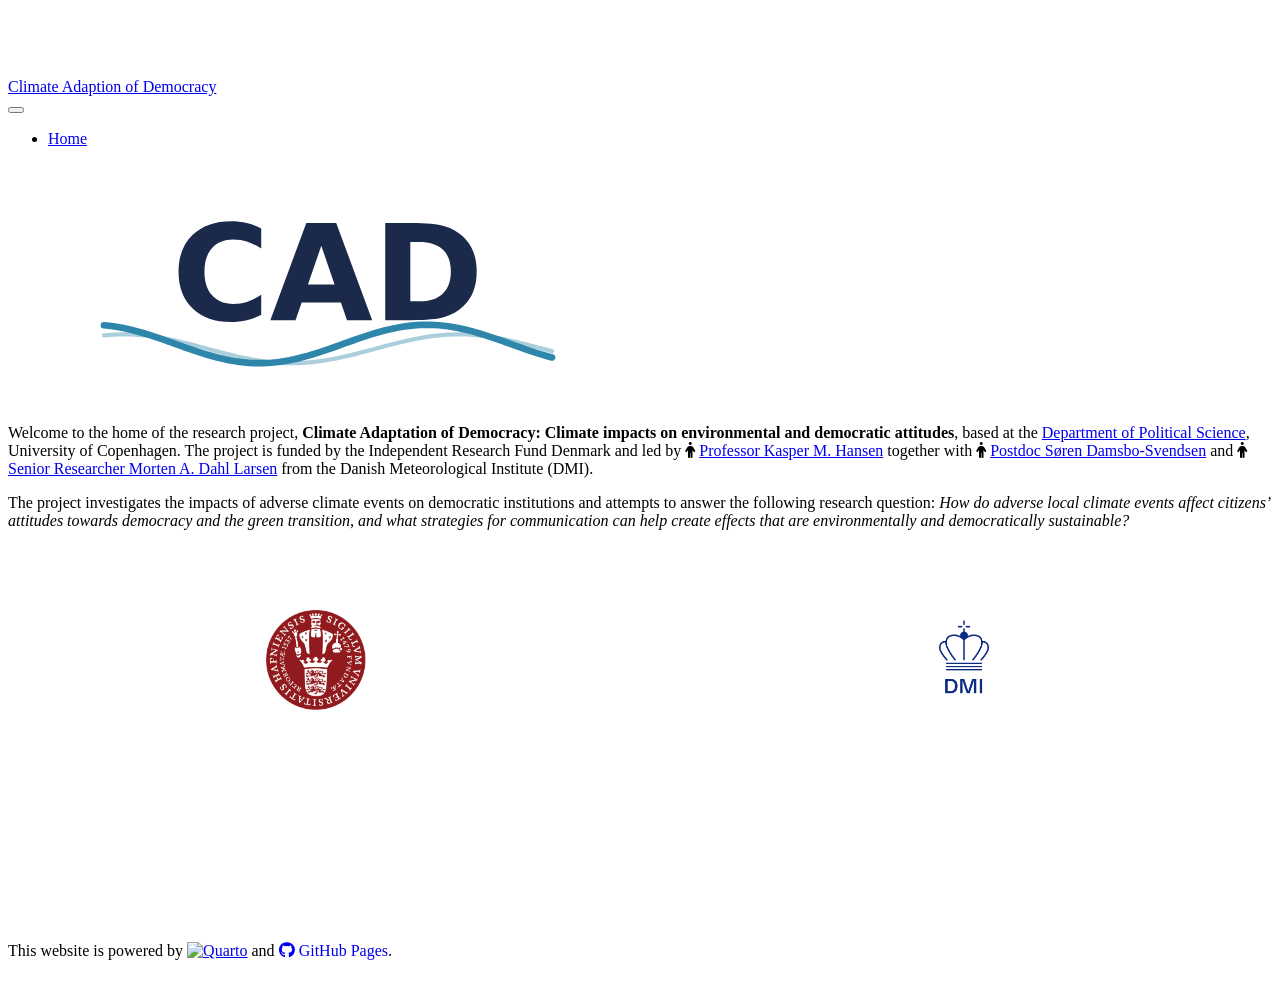
==== docs/index.html @ 7f653e9e "Initial commit: Quarto website for Climate Adaptation of Democracy project Co-Authored-By: Claude So" ====
<!DOCTYPE html>
<html xmlns="http://www.w3.org/1999/xhtml" lang="en" xml:lang="en"><head>

<meta charset="utf-8">
<meta name="generator" content="quarto-1.8.27">

<meta name="viewport" content="width=device-width, initial-scale=1.0, user-scalable=yes">


<title>Climate Adaption of Democracy</title>
<style>
code{white-space: pre-wrap;}
span.smallcaps{font-variant: small-caps;}
div.columns{display: flex; gap: min(4vw, 1.5em);}
div.column{flex: auto; overflow-x: auto;}
div.hanging-indent{margin-left: 1.5em; text-indent: -1.5em;}
ul.task-list{list-style: none;}
ul.task-list li input[type="checkbox"] {
  width: 0.8em;
  margin: 0 0.8em 0.2em -1em; /* quarto-specific, see https://github.com/quarto-dev/quarto-cli/issues/4556 */ 
  vertical-align: middle;
}
</style>


<script src="site_libs/quarto-nav/quarto-nav.js"></script>
<script src="site_libs/quarto-nav/headroom.min.js"></script>
<script src="site_libs/clipboard/clipboard.min.js"></script>
<script src="site_libs/quarto-html/quarto.js" type="module"></script>
<script src="site_libs/quarto-html/tabsets/tabsets.js" type="module"></script>
<script src="site_libs/quarto-html/axe/axe-check.js" type="module"></script>
<script src="site_libs/quarto-html/popper.min.js"></script>
<script src="site_libs/quarto-html/tippy.umd.min.js"></script>
<link href="site_libs/quarto-html/tippy.css" rel="stylesheet">
<link href="site_libs/quarto-html/quarto-syntax-highlighting-ed96de9b727972fe78a7b5d16c58bf87.css" rel="stylesheet" id="quarto-text-highlighting-styles">
<script src="site_libs/bootstrap/bootstrap.min.js"></script>
<link href="site_libs/bootstrap/bootstrap-icons.css" rel="stylesheet">
<link href="site_libs/bootstrap/bootstrap-ff63373b1067ca6f91cf1456aa1f00a2.min.css" rel="stylesheet" append-hash="true" id="quarto-bootstrap" data-mode="light">
<link href="site_libs/quarto-contrib/fontawesome6-6.7.2/all.min.css" rel="stylesheet">
<link href="site_libs/quarto-contrib/fontawesome6-6.7.2/latex-fontsize.css" rel="stylesheet">
<script id="quarto-search-options" type="application/json">{
  "language": {
    "search-no-results-text": "No results",
    "search-matching-documents-text": "matching documents",
    "search-copy-link-title": "Copy link to search",
    "search-hide-matches-text": "Hide additional matches",
    "search-more-match-text": "more match in this document",
    "search-more-matches-text": "more matches in this document",
    "search-clear-button-title": "Clear",
    "search-text-placeholder": "",
    "search-detached-cancel-button-title": "Cancel",
    "search-submit-button-title": "Submit",
    "search-label": "Search"
  }
}</script>


<link rel="stylesheet" href="custom.css">
</head>

<body class="nav-fixed fullcontent quarto-light">

<div id="quarto-search-results"></div>
  <header id="quarto-header" class="headroom fixed-top">
    <nav class="navbar navbar-expand-lg " data-bs-theme="dark">
      <div class="navbar-container container-fluid">
      <div class="navbar-brand-container mx-auto">
    <a class="navbar-brand" href="./index.html">
    <span class="navbar-title">Climate Adaption of Democracy</span>
    </a>
  </div>
          <button class="navbar-toggler" type="button" data-bs-toggle="collapse" data-bs-target="#navbarCollapse" aria-controls="navbarCollapse" role="menu" aria-expanded="false" aria-label="Toggle navigation" onclick="if (window.quartoToggleHeadroom) { window.quartoToggleHeadroom(); }">
  <span class="navbar-toggler-icon"></span>
</button>
          <div class="collapse navbar-collapse" id="navbarCollapse">
            <ul class="navbar-nav navbar-nav-scroll ms-auto">
  <li class="nav-item">
    <a class="nav-link active" href="./index.html" aria-current="page"> 
<span class="menu-text">Home</span></a>
  </li>  
</ul>
          </div> <!-- /navcollapse -->
            <div class="quarto-navbar-tools">
</div>
      </div> <!-- /container-fluid -->
    </nav>
</header>
<!-- content -->
<div id="quarto-content" class="quarto-container page-columns page-rows-contents page-layout-article page-navbar">
<!-- sidebar -->
<!-- margin-sidebar -->
    
<!-- main -->
<div class="quarto-about-jolla">
  <img src="media/cad-logo.svg" class="about-image
  round " style="height: 15em; width: 15em;">
 <header id="title-block-header" class="quarto-title-block"></header><main class="content" id="quarto-document-content">
<p>Welcome to the home of the research project, <strong>Climate Adaptation of Democracy: Climate impacts on environmental and democratic attitudes</strong>, based at the <a href="https://politicalscience.ku.dk/">Department of Political Science</a>, University of Copenhagen. The project is funded by the Independent Research Fund Denmark and led by <i class="fa-solid fa-person" aria-label="person"></i> <a href="https://kaspermhansen.eu">Professor Kasper M. Hansen</a> together with <i class="fa-solid fa-person" aria-label="person"></i> <a href="https://soerendamsbo.github.io">Postdoc Søren Damsbo-Svendsen</a> and <i class="fa-solid fa-person" aria-label="person"></i> <a href="http://research.dmi.dk/staff/all-staff/mla/">Senior Researcher Morten A. Dahl Larsen</a> from the Danish Meteorological Institute (DMI).</p>
<p>The project investigates the impacts of adverse climate events on democratic institutions and attempts to answer the following research question: <em>How do adverse local climate events affect citizens’ attitudes towards democracy and the green transition, and what strategies for communication can help create effects that are environmentally and democratically sustainable?</em></p>
<div style="display: flex; justify-content: space-around; align-items: center; margin-top: 4em; gap: 2em;">
<p><img src="media/ku-logo.png" class="img-fluid" width="100"></p>
<p><img src="media/dmi-logo.png" class="img-fluid" width="100"></p>
</div>


</main>  
</div>
 <!-- /main -->
<script id="quarto-html-after-body" type="application/javascript">
  window.document.addEventListener("DOMContentLoaded", function (event) {
    const isCodeAnnotation = (el) => {
      for (const clz of el.classList) {
        if (clz.startsWith('code-annotation-')) {                     
          return true;
        }
      }
      return false;
    }
    const onCopySuccess = function(e) {
      // button target
      const button = e.trigger;
      // don't keep focus
      button.blur();
      // flash "checked"
      button.classList.add('code-copy-button-checked');
      var currentTitle = button.getAttribute("title");
      button.setAttribute("title", "Copied!");
      let tooltip;
      if (window.bootstrap) {
        button.setAttribute("data-bs-toggle", "tooltip");
        button.setAttribute("data-bs-placement", "left");
        button.setAttribute("data-bs-title", "Copied!");
        tooltip = new bootstrap.Tooltip(button, 
          { trigger: "manual", 
            customClass: "code-copy-button-tooltip",
            offset: [0, -8]});
        tooltip.show();    
      }
      setTimeout(function() {
        if (tooltip) {
          tooltip.hide();
          button.removeAttribute("data-bs-title");
          button.removeAttribute("data-bs-toggle");
          button.removeAttribute("data-bs-placement");
        }
        button.setAttribute("title", currentTitle);
        button.classList.remove('code-copy-button-checked');
      }, 1000);
      // clear code selection
      e.clearSelection();
    }
    const getTextToCopy = function(trigger) {
      const outerScaffold = trigger.parentElement.cloneNode(true);
      const codeEl = outerScaffold.querySelector('code');
      for (const childEl of codeEl.children) {
        if (isCodeAnnotation(childEl)) {
          childEl.remove();
        }
      }
      return codeEl.innerText;
    }
    const clipboard = new window.ClipboardJS('.code-copy-button:not([data-in-quarto-modal])', {
      text: getTextToCopy
    });
    clipboard.on('success', onCopySuccess);
    if (window.document.getElementById('quarto-embedded-source-code-modal')) {
      const clipboardModal = new window.ClipboardJS('.code-copy-button[data-in-quarto-modal]', {
        text: getTextToCopy,
        container: window.document.getElementById('quarto-embedded-source-code-modal')
      });
      clipboardModal.on('success', onCopySuccess);
    }
      var localhostRegex = new RegExp(/^(?:http|https):\/\/localhost\:?[0-9]*\//);
      var mailtoRegex = new RegExp(/^mailto:/);
        var filterRegex = new RegExp("https:\/\/soerendamsbo\.github\.io\/cad");
      var isInternal = (href) => {
          return filterRegex.test(href) || localhostRegex.test(href) || mailtoRegex.test(href);
      }
      // Inspect non-navigation links and adorn them if external
     var links = window.document.querySelectorAll('a[href]:not(.nav-link):not(.navbar-brand):not(.toc-action):not(.sidebar-link):not(.sidebar-item-toggle):not(.pagination-link):not(.no-external):not([aria-hidden]):not(.dropdown-item):not(.quarto-navigation-tool):not(.about-link)');
      for (var i=0; i<links.length; i++) {
        const link = links[i];
        if (!isInternal(link.href)) {
          // undo the damage that might have been done by quarto-nav.js in the case of
          // links that we want to consider external
          if (link.dataset.originalHref !== undefined) {
            link.href = link.dataset.originalHref;
          }
        }
      }
    function tippyHover(el, contentFn, onTriggerFn, onUntriggerFn) {
      const config = {
        allowHTML: true,
        maxWidth: 500,
        delay: 100,
        arrow: false,
        appendTo: function(el) {
            return el.parentElement;
        },
        interactive: true,
        interactiveBorder: 10,
        theme: 'quarto',
        placement: 'bottom-start',
      };
      if (contentFn) {
        config.content = contentFn;
      }
      if (onTriggerFn) {
        config.onTrigger = onTriggerFn;
      }
      if (onUntriggerFn) {
        config.onUntrigger = onUntriggerFn;
      }
      window.tippy(el, config); 
    }
    const noterefs = window.document.querySelectorAll('a[role="doc-noteref"]');
    for (var i=0; i<noterefs.length; i++) {
      const ref = noterefs[i];
      tippyHover(ref, function() {
        // use id or data attribute instead here
        let href = ref.getAttribute('data-footnote-href') || ref.getAttribute('href');
        try { href = new URL(href).hash; } catch {}
        const id = href.replace(/^#\/?/, "");
        const note = window.document.getElementById(id);
        if (note) {
          return note.innerHTML;
        } else {
          return "";
        }
      });
    }
    const xrefs = window.document.querySelectorAll('a.quarto-xref');
    const processXRef = (id, note) => {
      // Strip column container classes
      const stripColumnClz = (el) => {
        el.classList.remove("page-full", "page-columns");
        if (el.children) {
          for (const child of el.children) {
            stripColumnClz(child);
          }
        }
      }
      stripColumnClz(note)
      if (id === null || id.startsWith('sec-')) {
        // Special case sections, only their first couple elements
        const container = document.createElement("div");
        if (note.children && note.children.length > 2) {
          container.appendChild(note.children[0].cloneNode(true));
          for (let i = 1; i < note.children.length; i++) {
            const child = note.children[i];
            if (child.tagName === "P" && child.innerText === "") {
              continue;
            } else {
              container.appendChild(child.cloneNode(true));
              break;
            }
          }
          if (window.Quarto?.typesetMath) {
            window.Quarto.typesetMath(container);
          }
          return container.innerHTML
        } else {
          if (window.Quarto?.typesetMath) {
            window.Quarto.typesetMath(note);
          }
          return note.innerHTML;
        }
      } else {
        // Remove any anchor links if they are present
        const anchorLink = note.querySelector('a.anchorjs-link');
        if (anchorLink) {
          anchorLink.remove();
        }
        if (window.Quarto?.typesetMath) {
          window.Quarto.typesetMath(note);
        }
        if (note.classList.contains("callout")) {
          return note.outerHTML;
        } else {
          return note.innerHTML;
        }
      }
    }
    for (var i=0; i<xrefs.length; i++) {
      const xref = xrefs[i];
      tippyHover(xref, undefined, function(instance) {
        instance.disable();
        let url = xref.getAttribute('href');
        let hash = undefined; 
        if (url.startsWith('#')) {
          hash = url;
        } else {
          try { hash = new URL(url).hash; } catch {}
        }
        if (hash) {
          const id = hash.replace(/^#\/?/, "");
          const note = window.document.getElementById(id);
          if (note !== null) {
            try {
              const html = processXRef(id, note.cloneNode(true));
              instance.setContent(html);
            } finally {
              instance.enable();
              instance.show();
            }
          } else {
            // See if we can fetch this
            fetch(url.split('#')[0])
            .then(res => res.text())
            .then(html => {
              const parser = new DOMParser();
              const htmlDoc = parser.parseFromString(html, "text/html");
              const note = htmlDoc.getElementById(id);
              if (note !== null) {
                const html = processXRef(id, note);
                instance.setContent(html);
              } 
            }).finally(() => {
              instance.enable();
              instance.show();
            });
          }
        } else {
          // See if we can fetch a full url (with no hash to target)
          // This is a special case and we should probably do some content thinning / targeting
          fetch(url)
          .then(res => res.text())
          .then(html => {
            const parser = new DOMParser();
            const htmlDoc = parser.parseFromString(html, "text/html");
            const note = htmlDoc.querySelector('main.content');
            if (note !== null) {
              // This should only happen for chapter cross references
              // (since there is no id in the URL)
              // remove the first header
              if (note.children.length > 0 && note.children[0].tagName === "HEADER") {
                note.children[0].remove();
              }
              const html = processXRef(null, note);
              instance.setContent(html);
            } 
          }).finally(() => {
            instance.enable();
            instance.show();
          });
        }
      }, function(instance) {
      });
    }
        let selectedAnnoteEl;
        const selectorForAnnotation = ( cell, annotation) => {
          let cellAttr = 'data-code-cell="' + cell + '"';
          let lineAttr = 'data-code-annotation="' +  annotation + '"';
          const selector = 'span[' + cellAttr + '][' + lineAttr + ']';
          return selector;
        }
        const selectCodeLines = (annoteEl) => {
          const doc = window.document;
          const targetCell = annoteEl.getAttribute("data-target-cell");
          const targetAnnotation = annoteEl.getAttribute("data-target-annotation");
          const annoteSpan = window.document.querySelector(selectorForAnnotation(targetCell, targetAnnotation));
          const lines = annoteSpan.getAttribute("data-code-lines").split(",");
          const lineIds = lines.map((line) => {
            return targetCell + "-" + line;
          })
          let top = null;
          let height = null;
          let parent = null;
          if (lineIds.length > 0) {
              //compute the position of the single el (top and bottom and make a div)
              const el = window.document.getElementById(lineIds[0]);
              top = el.offsetTop;
              height = el.offsetHeight;
              parent = el.parentElement.parentElement;
            if (lineIds.length > 1) {
              const lastEl = window.document.getElementById(lineIds[lineIds.length - 1]);
              const bottom = lastEl.offsetTop + lastEl.offsetHeight;
              height = bottom - top;
            }
            if (top !== null && height !== null && parent !== null) {
              // cook up a div (if necessary) and position it 
              let div = window.document.getElementById("code-annotation-line-highlight");
              if (div === null) {
                div = window.document.createElement("div");
                div.setAttribute("id", "code-annotation-line-highlight");
                div.style.position = 'absolute';
                parent.appendChild(div);
              }
              div.style.top = top - 2 + "px";
              div.style.height = height + 4 + "px";
              div.style.left = 0;
              let gutterDiv = window.document.getElementById("code-annotation-line-highlight-gutter");
              if (gutterDiv === null) {
                gutterDiv = window.document.createElement("div");
                gutterDiv.setAttribute("id", "code-annotation-line-highlight-gutter");
                gutterDiv.style.position = 'absolute';
                const codeCell = window.document.getElementById(targetCell);
                const gutter = codeCell.querySelector('.code-annotation-gutter');
                gutter.appendChild(gutterDiv);
              }
              gutterDiv.style.top = top - 2 + "px";
              gutterDiv.style.height = height + 4 + "px";
            }
            selectedAnnoteEl = annoteEl;
          }
        };
        const unselectCodeLines = () => {
          const elementsIds = ["code-annotation-line-highlight", "code-annotation-line-highlight-gutter"];
          elementsIds.forEach((elId) => {
            const div = window.document.getElementById(elId);
            if (div) {
              div.remove();
            }
          });
          selectedAnnoteEl = undefined;
        };
          // Handle positioning of the toggle
      window.addEventListener(
        "resize",
        throttle(() => {
          elRect = undefined;
          if (selectedAnnoteEl) {
            selectCodeLines(selectedAnnoteEl);
          }
        }, 10)
      );
      function throttle(fn, ms) {
      let throttle = false;
      let timer;
        return (...args) => {
          if(!throttle) { // first call gets through
              fn.apply(this, args);
              throttle = true;
          } else { // all the others get throttled
              if(timer) clearTimeout(timer); // cancel #2
              timer = setTimeout(() => {
                fn.apply(this, args);
                timer = throttle = false;
              }, ms);
          }
        };
      }
        // Attach click handler to the DT
        const annoteDls = window.document.querySelectorAll('dt[data-target-cell]');
        for (const annoteDlNode of annoteDls) {
          annoteDlNode.addEventListener('click', (event) => {
            const clickedEl = event.target;
            if (clickedEl !== selectedAnnoteEl) {
              unselectCodeLines();
              const activeEl = window.document.querySelector('dt[data-target-cell].code-annotation-active');
              if (activeEl) {
                activeEl.classList.remove('code-annotation-active');
              }
              selectCodeLines(clickedEl);
              clickedEl.classList.add('code-annotation-active');
            } else {
              // Unselect the line
              unselectCodeLines();
              clickedEl.classList.remove('code-annotation-active');
            }
          });
        }
    const findCites = (el) => {
      const parentEl = el.parentElement;
      if (parentEl) {
        const cites = parentEl.dataset.cites;
        if (cites) {
          return {
            el,
            cites: cites.split(' ')
          };
        } else {
          return findCites(el.parentElement)
        }
      } else {
        return undefined;
      }
    };
    var bibliorefs = window.document.querySelectorAll('a[role="doc-biblioref"]');
    for (var i=0; i<bibliorefs.length; i++) {
      const ref = bibliorefs[i];
      const citeInfo = findCites(ref);
      if (citeInfo) {
        tippyHover(citeInfo.el, function() {
          var popup = window.document.createElement('div');
          citeInfo.cites.forEach(function(cite) {
            var citeDiv = window.document.createElement('div');
            citeDiv.classList.add('hanging-indent');
            citeDiv.classList.add('csl-entry');
            var biblioDiv = window.document.getElementById('ref-' + cite);
            if (biblioDiv) {
              citeDiv.innerHTML = biblioDiv.innerHTML;
            }
            popup.appendChild(citeDiv);
          });
          return popup.innerHTML;
        });
      }
    }
  });
  </script>
</div> <!-- /content -->
<footer class="footer">
  <div class="nav-footer">
    <div class="nav-footer-left">
      &nbsp;
    </div>   
    <div class="nav-footer-center">
<p>This website is powered by <a href="https://quarto.org/"><img src="https://quarto.org/quarto.png" height="15" alt="Quarto"></a> and <a alt="GitHub Pages" href="https://pages.github.com" style="text-decoration: none"><i class="fa-brands fa-github" aria-label="github"></i> GitHub Pages</a>.</p>
</div>
    <div class="nav-footer-right">
      &nbsp;
    </div>
  </div>
</footer>




</body></html>
---- docs/site_libs/quarto-html/tippy.css ----
.tippy-box[data-animation=fade][data-state=hidden]{opacity:0}[data-tippy-root]{max-width:calc(100vw - 10px)}.tippy-box{position:relative;background-color:#333;color:#fff;border-radius:4px;font-size:14px;line-height:1.4;white-space:normal;outline:0;transition-property:transform,visibility,opacity}.tippy-box[data-placement^=top]>.tippy-arrow{bottom:0}.tippy-box[data-placement^=top]>.tippy-arrow:before{bottom:-7px;left:0;border-width:8px 8px 0;border-top-color:initial;transform-origin:center top}.tippy-box[data-placement^=bottom]>.tippy-arrow{top:0}.tippy-box[data-placement^=bottom]>.tippy-arrow:before{top:-7px;left:0;border-width:0 8px 8px;border-bottom-color:initial;transform-origin:center bottom}.tippy-box[data-placement^=left]>.tippy-arrow{right:0}.tippy-box[data-placement^=left]>.tippy-arrow:before{border-width:8px 0 8px 8px;border-left-color:initial;right:-7px;transform-origin:center left}.tippy-box[data-placement^=right]>.tippy-arrow{left:0}.tippy-box[data-placement^=right]>.tippy-arrow:before{left:-7px;border-width:8px 8px 8px 0;border-right-color:initial;transform-origin:center right}.tippy-box[data-inertia][data-state=visible]{transition-timing-function:cubic-bezier(.54,1.5,.38,1.11)}.tippy-arrow{width:16px;height:16px;color:#333}.tippy-arrow:before{content:"";position:absolute;border-color:transparent;border-style:solid}.tippy-content{position:relative;padding:5px 9px;z-index:1}
---- docs/site_libs/quarto-html/quarto-syntax-highlighting-ed96de9b727972fe78a7b5d16c58bf87.css ----
/* quarto syntax highlight colors */
:root {
  --quarto-hl-ot-color: #003B4F;
  --quarto-hl-at-color: #657422;
  --quarto-hl-ss-color: #20794D;
  --quarto-hl-an-color: #5E5E5E;
  --quarto-hl-fu-color: #4758AB;
  --quarto-hl-st-color: #20794D;
  --quarto-hl-cf-color: #003B4F;
  --quarto-hl-op-color: #5E5E5E;
  --quarto-hl-er-color: #AD0000;
  --quarto-hl-bn-color: #AD0000;
  --quarto-hl-al-color: #AD0000;
  --quarto-hl-va-color: #111111;
  --quarto-hl-bu-color: inherit;
  --quarto-hl-ex-color: inherit;
  --quarto-hl-pp-color: #AD0000;
  --quarto-hl-in-color: #5E5E5E;
  --quarto-hl-vs-color: #20794D;
  --quarto-hl-wa-color: #5E5E5E;
  --quarto-hl-do-color: #5E5E5E;
  --quarto-hl-im-color: #00769E;
  --quarto-hl-ch-color: #20794D;
  --quarto-hl-dt-color: #AD0000;
  --quarto-hl-fl-color: #AD0000;
  --quarto-hl-co-color: #5E5E5E;
  --quarto-hl-cv-color: #5E5E5E;
  --quarto-hl-cn-color: #8f5902;
  --quarto-hl-sc-color: #5E5E5E;
  --quarto-hl-dv-color: #AD0000;
  --quarto-hl-kw-color: #003B4F;
}

/* other quarto variables */
:root {
  --quarto-font-monospace: SFMono-Regular, Menlo, Monaco, Consolas, "Liberation Mono", "Courier New", monospace;
}

/* syntax highlight based on Pandoc's rules */
pre > code.sourceCode > span {
  color: #003B4F;
}

code.sourceCode > span {
  color: #003B4F;
}

div.sourceCode,
div.sourceCode pre.sourceCode {
  color: #003B4F;
}

/* Normal */
code span {
  color: #003B4F;
}

/* Alert */
code span.al {
  color: #AD0000;
  font-style: inherit;
}

/* Annotation */
code span.an {
  color: #5E5E5E;
  font-style: inherit;
}

/* Attribute */
code span.at {
  color: #657422;
  font-style: inherit;
}

/* BaseN */
code span.bn {
  color: #AD0000;
  font-style: inherit;
}

/* BuiltIn */
code span.bu {
  font-style: inherit;
}

/* ControlFlow */
code span.cf {
  color: #003B4F;
  font-weight: bold;
  font-style: inherit;
}

/* Char */
code span.ch {
  color: #20794D;
  font-style: inherit;
}

/* Constant */
code span.cn {
  color: #8f5902;
  font-style: inherit;
}

/* Comment */
code span.co {
  color: #5E5E5E;
  font-style: inherit;
}

/* CommentVar */
code span.cv {
  color: #5E5E5E;
  font-style: italic;
}

/* Documentation */
code span.do {
  color: #5E5E5E;
  font-style: italic;
}

/* DataType */
code span.dt {
  color: #AD0000;
  font-style: inherit;
}

/* DecVal */
code span.dv {
  color: #AD0000;
  font-style: inherit;
}

/* Error */
code span.er {
  color: #AD0000;
  font-style: inherit;
}

/* Extension */
code span.ex {
  font-style: inherit;
}

/* Float */
code span.fl {
  color: #AD0000;
  font-style: inherit;
}

/* Function */
code span.fu {
  color: #4758AB;
  font-style: inherit;
}

/* Import */
code span.im {
  color: #00769E;
  font-style: inherit;
}

/* Information */
code span.in {
  color: #5E5E5E;
  font-style: inherit;
}

/* Keyword */
code span.kw {
  color: #003B4F;
  font-weight: bold;
  font-style: inherit;
}

/* Operator */
code span.op {
  color: #5E5E5E;
  font-style: inherit;
}

/* Other */
code span.ot {
  color: #003B4F;
  font-style: inherit;
}

/* Preprocessor */
code span.pp {
  color: #AD0000;
  font-style: inherit;
}

/* SpecialChar */
code span.sc {
  color: #5E5E5E;
  font-style: inherit;
}

/* SpecialString */
code span.ss {
  color: #20794D;
  font-style: inherit;
}

/* String */
code span.st {
  color: #20794D;
  font-style: inherit;
}

/* Variable */
code span.va {
  color: #111111;
  font-style: inherit;
}

/* VerbatimString */
code span.vs {
  color: #20794D;
  font-style: inherit;
}

/* Warning */
code span.wa {
  color: #5E5E5E;
  font-style: italic;
}

.prevent-inlining {
  content: "</";
}

/*# sourceMappingURL=0920dd6d7437995b8cdf7429764427b1.css.map */
---- docs/site_libs/quarto-contrib/fontawesome6-6.7.2/latex-fontsize.css ----
.fa-tiny {
  font-size: 0.5em;
}
.fa-scriptsize {
  font-size: 0.7em;
}
.fa-footnotesize {
  font-size: 0.8em;
}
.fa-small {
  font-size: 0.9em;
}
.fa-normalsize {
  font-size: 1em;
}
.fa-large {
  font-size: 1.2em;
}
.fa-Large {
  font-size: 1.5em;
}
.fa-LARGE {
  font-size: 1.75em;
}
.fa-huge {
  font-size: 2em;
}
.fa-Huge {
  font-size: 2.5em;
}
---- docs/custom.css ----
.about-image.round {
  border-radius: 0 !important;
  width: auto !important;
  max-width: 100% !important;
  height: auto !important;
  max-height: 15em !important;
}
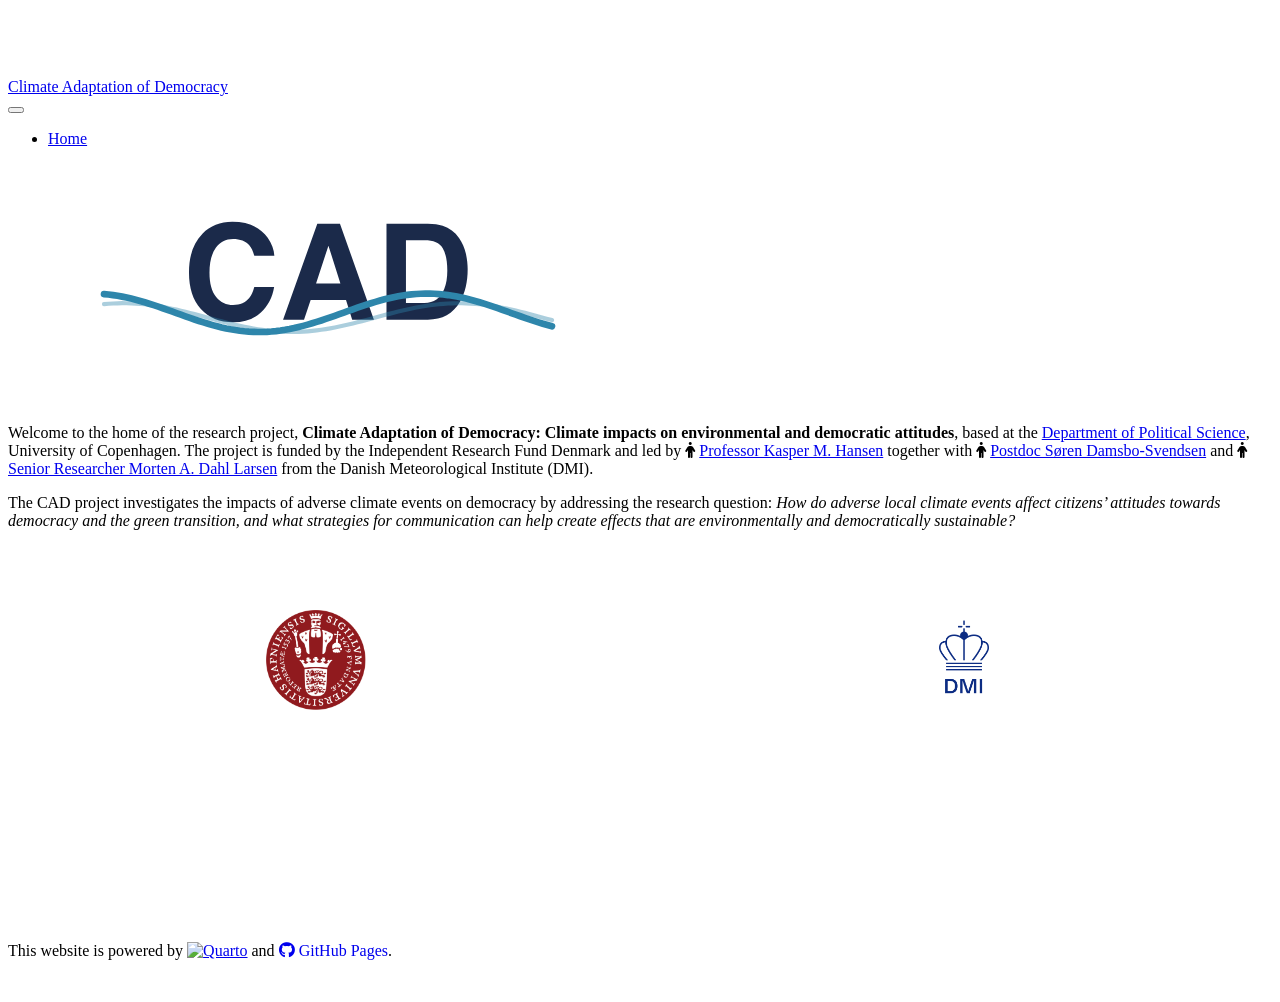
==== commit bd986c83: "fixed title and logo" ====
--- a/docs/index.html
+++ b/docs/index.html
@@ -7,7 +7,7 @@
 <meta name="viewport" content="width=device-width, initial-scale=1.0, user-scalable=yes">
 
 
-<title>Climate Adaption of Democracy</title>
+<title>Climate Adaptation of Democracy</title>
 <style>
 code{white-space: pre-wrap;}
 span.smallcaps{font-variant: small-caps;}
@@ -66,7 +66,7 @@
       <div class="navbar-container container-fluid">
       <div class="navbar-brand-container mx-auto">
     <a class="navbar-brand" href="./index.html">
-    <span class="navbar-title">Climate Adaption of Democracy</span>
+    <span class="navbar-title">Climate Adaptation of Democracy</span>
     </a>
   </div>
           <button class="navbar-toggler" type="button" data-bs-toggle="collapse" data-bs-target="#navbarCollapse" aria-controls="navbarCollapse" role="menu" aria-expanded="false" aria-label="Toggle navigation" onclick="if (window.quartoToggleHeadroom) { window.quartoToggleHeadroom(); }">
@@ -96,7 +96,7 @@
   round " style="height: 15em; width: 15em;">
  <header id="title-block-header" class="quarto-title-block"></header><main class="content" id="quarto-document-content">
 <p>Welcome to the home of the research project, <strong>Climate Adaptation of Democracy: Climate impacts on environmental and democratic attitudes</strong>, based at the <a href="https://politicalscience.ku.dk/">Department of Political Science</a>, University of Copenhagen. The project is funded by the Independent Research Fund Denmark and led by <i class="fa-solid fa-person" aria-label="person"></i> <a href="https://kaspermhansen.eu">Professor Kasper M. Hansen</a> together with <i class="fa-solid fa-person" aria-label="person"></i> <a href="https://soerendamsbo.github.io">Postdoc Søren Damsbo-Svendsen</a> and <i class="fa-solid fa-person" aria-label="person"></i> <a href="http://research.dmi.dk/staff/all-staff/mla/">Senior Researcher Morten A. Dahl Larsen</a> from the Danish Meteorological Institute (DMI).</p>
-<p>The project investigates the impacts of adverse climate events on democratic institutions and attempts to answer the following research question: <em>How do adverse local climate events affect citizens’ attitudes towards democracy and the green transition, and what strategies for communication can help create effects that are environmentally and democratically sustainable?</em></p>
+<p>The CAD project investigates the impacts of adverse climate events on democracy by addressing the research question: <em>How do adverse local climate events affect citizens’ attitudes towards democracy and the green transition, and what strategies for communication can help create effects that are environmentally and democratically sustainable?</em></p>
 <div style="display: flex; justify-content: space-around; align-items: center; margin-top: 4em; gap: 2em;">
 <p><img src="media/ku-logo.png" class="img-fluid" width="100"></p>
 <p><img src="media/dmi-logo.png" class="img-fluid" width="100"></p>
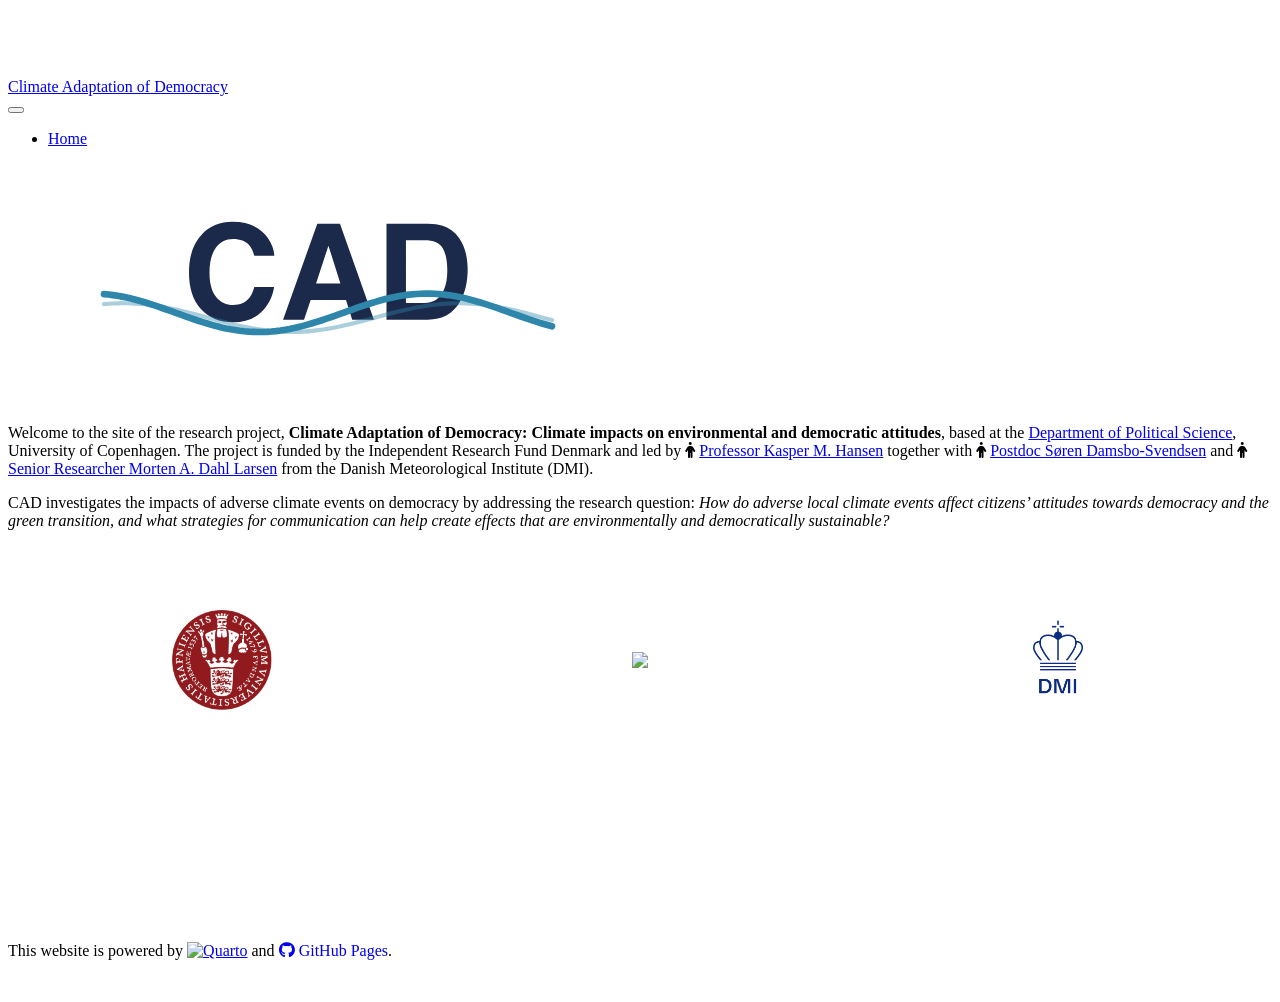
==== commit 221262f2: "added dff logo" ====
--- a/docs/index.html
+++ b/docs/index.html
@@ -95,10 +95,11 @@
   <img src="media/cad-logo.svg" class="about-image
   round " style="height: 15em; width: 15em;">
  <header id="title-block-header" class="quarto-title-block"></header><main class="content" id="quarto-document-content">
-<p>Welcome to the home of the research project, <strong>Climate Adaptation of Democracy: Climate impacts on environmental and democratic attitudes</strong>, based at the <a href="https://politicalscience.ku.dk/">Department of Political Science</a>, University of Copenhagen. The project is funded by the Independent Research Fund Denmark and led by <i class="fa-solid fa-person" aria-label="person"></i> <a href="https://kaspermhansen.eu">Professor Kasper M. Hansen</a> together with <i class="fa-solid fa-person" aria-label="person"></i> <a href="https://soerendamsbo.github.io">Postdoc Søren Damsbo-Svendsen</a> and <i class="fa-solid fa-person" aria-label="person"></i> <a href="http://research.dmi.dk/staff/all-staff/mla/">Senior Researcher Morten A. Dahl Larsen</a> from the Danish Meteorological Institute (DMI).</p>
-<p>The CAD project investigates the impacts of adverse climate events on democracy by addressing the research question: <em>How do adverse local climate events affect citizens’ attitudes towards democracy and the green transition, and what strategies for communication can help create effects that are environmentally and democratically sustainable?</em></p>
+<p>Welcome to the site of the research project, <strong>Climate Adaptation of Democracy: Climate impacts on environmental and democratic attitudes</strong>, based at the <a href="https://politicalscience.ku.dk/">Department of Political Science</a>, University of Copenhagen. The project is funded by the Independent Research Fund Denmark and led by <i class="fa-solid fa-person" aria-label="person"></i> <a href="https://kaspermhansen.eu">Professor Kasper M. Hansen</a> together with <i class="fa-solid fa-person" aria-label="person"></i> <a href="https://soerendamsbo.github.io">Postdoc Søren Damsbo-Svendsen</a> and <i class="fa-solid fa-person" aria-label="person"></i> <a href="http://research.dmi.dk/staff/all-staff/mla/">Senior Researcher Morten A. Dahl Larsen</a> from the Danish Meteorological Institute (DMI).</p>
+<p>CAD investigates the impacts of adverse climate events on democracy by addressing the research question: <em>How do adverse local climate events affect citizens’ attitudes towards democracy and the green transition, and what strategies for communication can help create effects that are environmentally and democratically sustainable?</em></p>
 <div style="display: flex; justify-content: space-around; align-items: center; margin-top: 4em; gap: 2em;">
 <p><img src="media/ku-logo.png" class="img-fluid" width="100"></p>
+<p><img src="https://dff.dk/media/rbihpmen/b0775090-618d-42f6-abb2-3588e1240044.png" class="img-fluid" width="100"></p>
 <p><img src="media/dmi-logo.png" class="img-fluid" width="100"></p>
 </div>
 
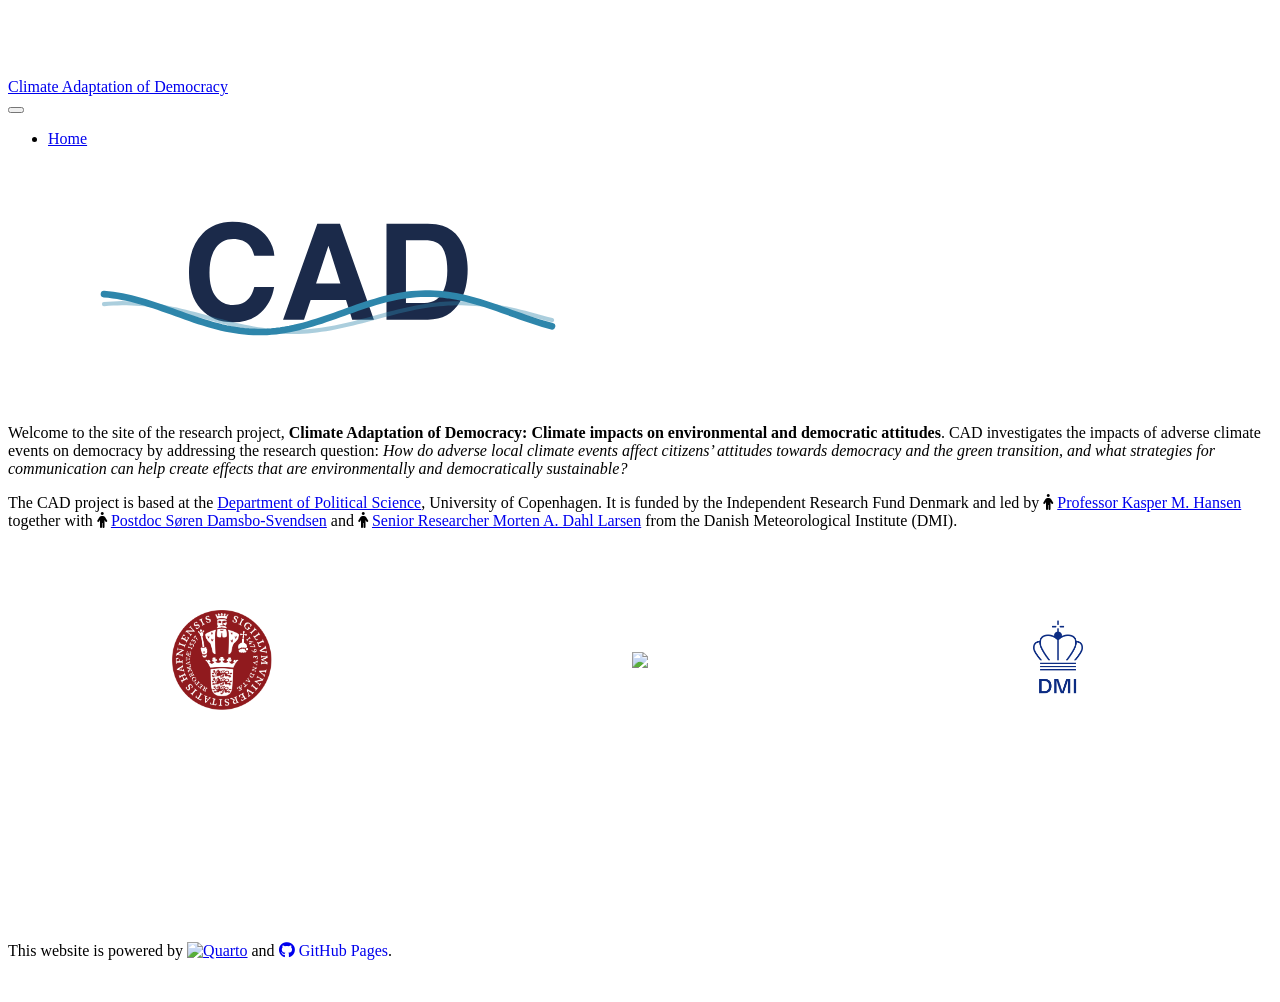
==== commit 65c88dd2: "small change" ====
--- a/docs/index.html
+++ b/docs/index.html
@@ -95,8 +95,8 @@
   <img src="media/cad-logo.svg" class="about-image
   round " style="height: 15em; width: 15em;">
  <header id="title-block-header" class="quarto-title-block"></header><main class="content" id="quarto-document-content">
-<p>Welcome to the site of the research project, <strong>Climate Adaptation of Democracy: Climate impacts on environmental and democratic attitudes</strong>, based at the <a href="https://politicalscience.ku.dk/">Department of Political Science</a>, University of Copenhagen. The project is funded by the Independent Research Fund Denmark and led by <i class="fa-solid fa-person" aria-label="person"></i> <a href="https://kaspermhansen.eu">Professor Kasper M. Hansen</a> together with <i class="fa-solid fa-person" aria-label="person"></i> <a href="https://soerendamsbo.github.io">Postdoc Søren Damsbo-Svendsen</a> and <i class="fa-solid fa-person" aria-label="person"></i> <a href="http://research.dmi.dk/staff/all-staff/mla/">Senior Researcher Morten A. Dahl Larsen</a> from the Danish Meteorological Institute (DMI).</p>
-<p>CAD investigates the impacts of adverse climate events on democracy by addressing the research question: <em>How do adverse local climate events affect citizens’ attitudes towards democracy and the green transition, and what strategies for communication can help create effects that are environmentally and democratically sustainable?</em></p>
+<p>Welcome to the site of the research project, <strong>Climate Adaptation of Democracy: Climate impacts on environmental and democratic attitudes</strong>. CAD investigates the impacts of adverse climate events on democracy by addressing the research question: <em>How do adverse local climate events affect citizens’ attitudes towards democracy and the green transition, and what strategies for communication can help create effects that are environmentally and democratically sustainable?</em></p>
+<p>The CAD project is based at the <a href="https://politicalscience.ku.dk/">Department of Political Science</a>, University of Copenhagen. It is funded by the Independent Research Fund Denmark and led by <i class="fa-solid fa-person" aria-label="person"></i> <a href="https://kaspermhansen.eu">Professor Kasper M. Hansen</a> together with <i class="fa-solid fa-person" aria-label="person"></i> <a href="https://soerendamsbo.github.io">Postdoc Søren Damsbo-Svendsen</a> and <i class="fa-solid fa-person" aria-label="person"></i> <a href="http://research.dmi.dk/staff/all-staff/mla/">Senior Researcher Morten A. Dahl Larsen</a> from the Danish Meteorological Institute (DMI).</p>
 <div style="display: flex; justify-content: space-around; align-items: center; margin-top: 4em; gap: 2em;">
 <p><img src="media/ku-logo.png" class="img-fluid" width="100"></p>
 <p><img src="https://dff.dk/media/rbihpmen/b0775090-618d-42f6-abb2-3588e1240044.png" class="img-fluid" width="100"></p>
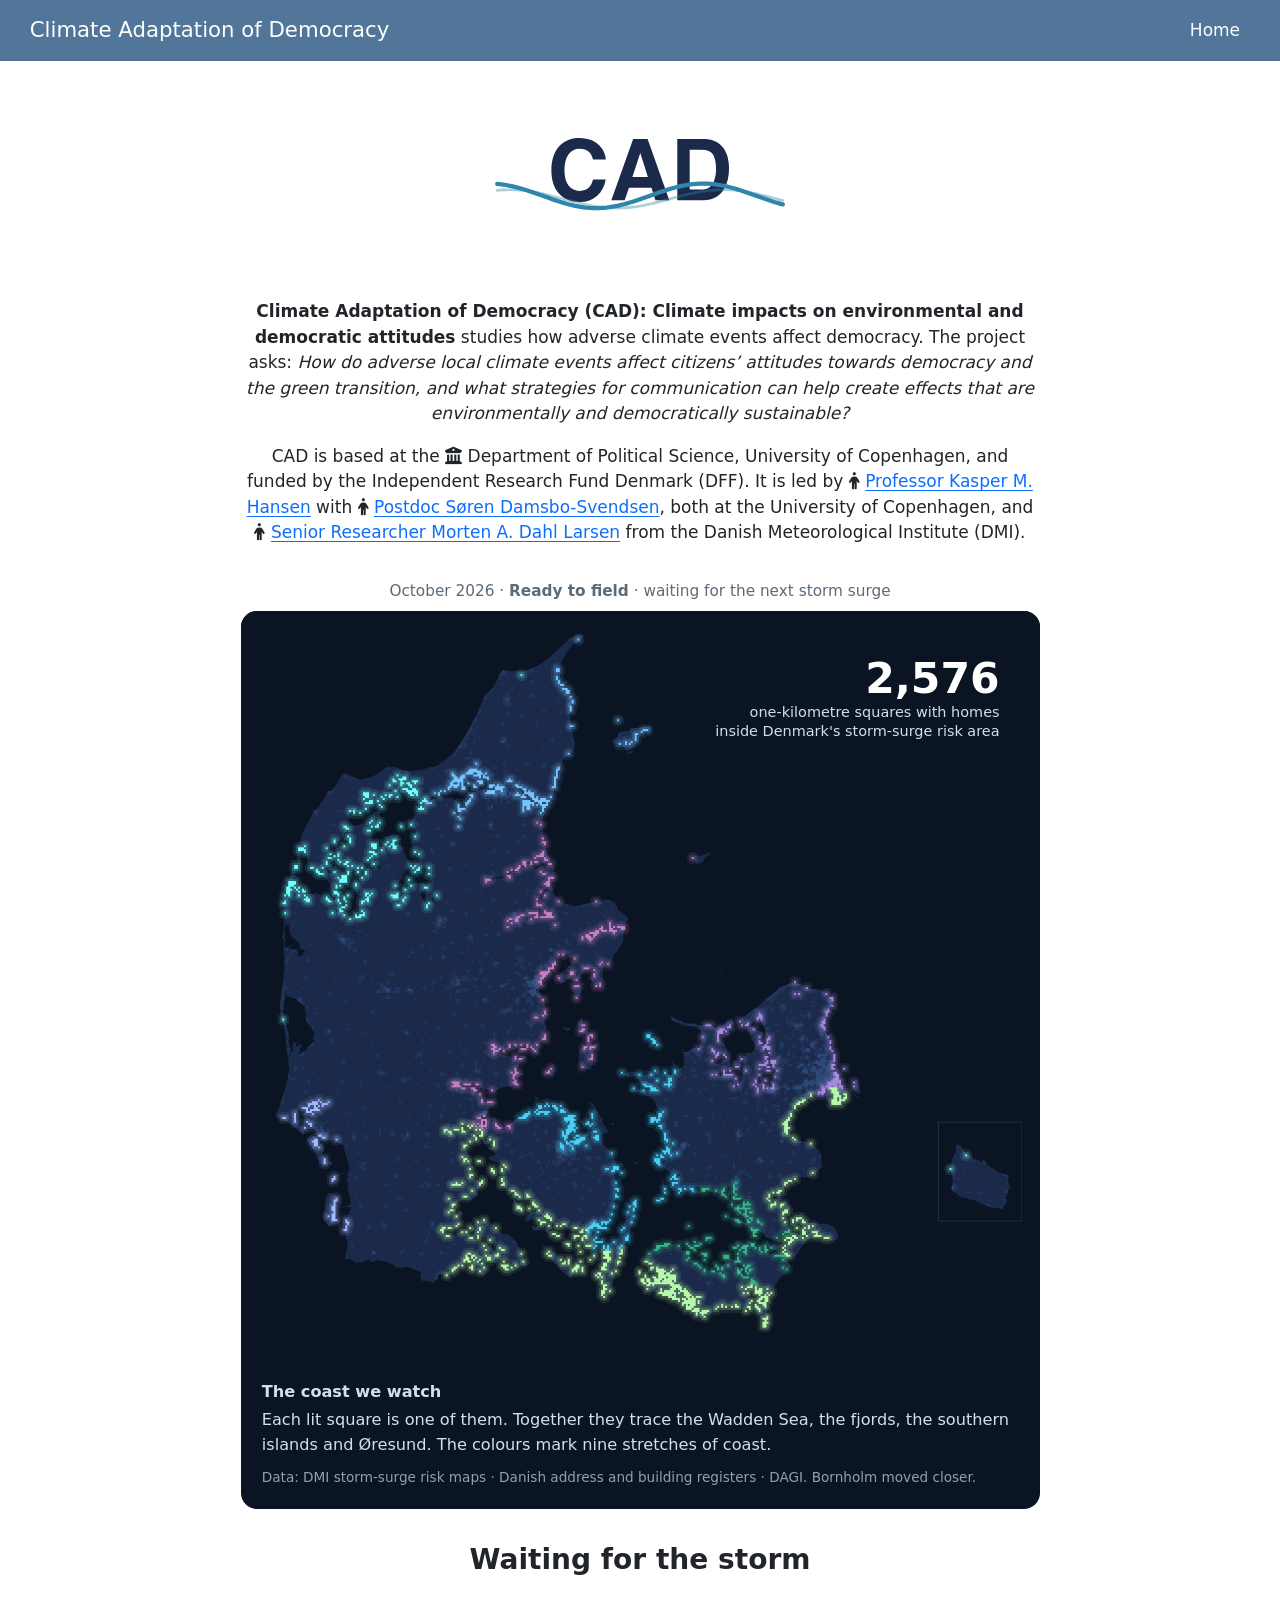
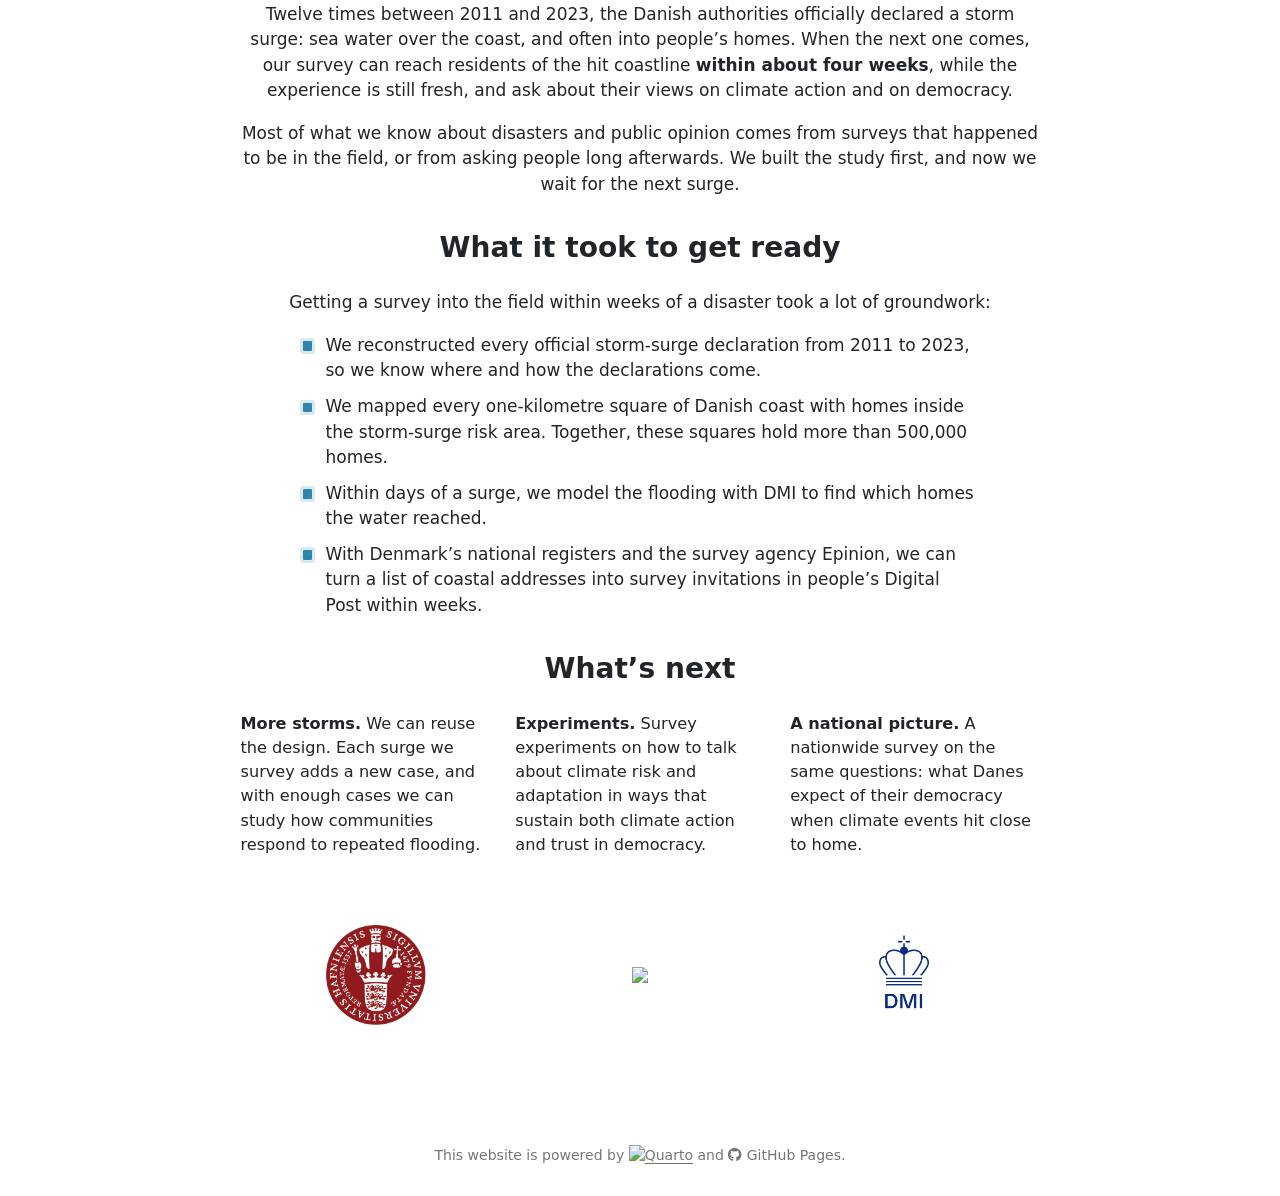
==== commit 71df52ec: "Add storm-surge readiness update and coast map to project page - Status line, coast map with overlay" ====
--- a/docs/index.html
+++ b/docs/index.html
@@ -35,7 +35,7 @@
 <link href="site_libs/quarto-html/quarto-syntax-highlighting-ed96de9b727972fe78a7b5d16c58bf87.css" rel="stylesheet" id="quarto-text-highlighting-styles">
 <script src="site_libs/bootstrap/bootstrap.min.js"></script>
 <link href="site_libs/bootstrap/bootstrap-icons.css" rel="stylesheet">
-<link href="site_libs/bootstrap/bootstrap-ff63373b1067ca6f91cf1456aa1f00a2.min.css" rel="stylesheet" append-hash="true" id="quarto-bootstrap" data-mode="light">
+<link href="site_libs/bootstrap/bootstrap-6918ca9ef515a2b442de035d0d810e26.min.css" rel="stylesheet" append-hash="true" id="quarto-bootstrap" data-mode="light">
 <link href="site_libs/quarto-contrib/fontawesome6-6.7.2/all.min.css" rel="stylesheet">
 <link href="site_libs/quarto-contrib/fontawesome6-6.7.2/latex-fontsize.css" rel="stylesheet">
 <script id="quarto-search-options" type="application/json">{
@@ -95,8 +95,53 @@
   <img src="media/cad-logo.svg" class="about-image
   round " style="height: 15em; width: 15em;">
  <header id="title-block-header" class="quarto-title-block"></header><main class="content" id="quarto-document-content">
-<p>Welcome to the site of the research project, <strong>Climate Adaptation of Democracy: Climate impacts on environmental and democratic attitudes</strong>. CAD investigates the impacts of adverse climate events on democracy by addressing the research question: <em>How do adverse local climate events affect citizens’ attitudes towards democracy and the green transition, and what strategies for communication can help create effects that are environmentally and democratically sustainable?</em></p>
-<p>The CAD project is based at the <a href="https://politicalscience.ku.dk/">Department of Political Science</a>, University of Copenhagen. It is funded by the Independent Research Fund Denmark and led by <i class="fa-solid fa-person" aria-label="person"></i> <a href="https://kaspermhansen.eu">Professor Kasper M. Hansen</a> together with <i class="fa-solid fa-person" aria-label="person"></i> <a href="https://soerendamsbo.github.io">Postdoc Søren Damsbo-Svendsen</a> and <i class="fa-solid fa-person" aria-label="person"></i> <a href="http://research.dmi.dk/staff/all-staff/mla/">Senior Researcher Morten A. Dahl Larsen</a> from the Danish Meteorological Institute (DMI).</p>
+<p><strong>Climate Adaptation of Democracy (CAD): Climate impacts on environmental and democratic attitudes</strong> studies how adverse climate events affect democracy. The project asks: <em>How do adverse local climate events affect citizens’ attitudes towards democracy and the green transition, and what strategies for communication can help create effects that are environmentally and democratically sustainable?</em></p>
+<p>CAD is based at the <i class="fa-solid fa-building-columns" aria-label="building-columns"></i> Department of Political Science, University of Copenhagen, and funded by the Independent Research Fund Denmark (DFF). It is led by <i class="fa-solid fa-person" aria-label="person"></i> <a href="https://kaspermhansen.eu">Professor Kasper M. Hansen</a> with <i class="fa-solid fa-person" aria-label="person"></i> <a href="https://soerendamsbo.github.io">Postdoc Søren Damsbo-Svendsen</a>, both at the University of Copenhagen, and <i class="fa-solid fa-person" aria-label="person"></i> <a href="http://research.dmi.dk/staff/all-staff/mla/">Senior Researcher Morten A. Dahl Larsen</a> from the Danish Meteorological Institute (DMI).</p>
+<div class="cad-status">
+<p>October&nbsp;2026 · <strong>Ready to field</strong> · waiting for the next storm surge</p>
+</div>
+<figure class="frame-map figure">
+  <div class="fm-stat">
+    <span class="fm-n">2,576</span>
+    one-kilometre squares with homes inside Denmark's storm-surge risk area
+  </div>
+  <img src="media/map-frame.png" width="1520" height="1438" loading="lazy" alt="Map of Denmark on a dark background. Strings of small glowing squares in nine colours trace much of the coast: the Wadden Sea, the Limfjord, the east Jutland fjords, the southern islands and Øresund. Each is a one-kilometre square with homes inside the storm-surge risk area." class="figure-img">
+  <figcaption>
+    <div class="fm-kicker">The coast we watch</div>
+    <p>Each lit square is one of them. Together they trace the Wadden Sea, the fjords, the southern islands and Øresund. The colours mark nine stretches of coast.</p>
+    <p class="fm-source">Data: DMI storm-surge risk maps · Danish address and building registers · DAGI. Bornholm moved closer.</p>
+  </figcaption>
+</figure>
+<section id="waiting-for-the-storm" class="level2">
+<h2 data-anchor-id="waiting-for-the-storm">Waiting for the storm</h2>
+<p>Twelve times between 2011 and 2023, the Danish authorities officially declared a storm surge: sea water over the coast, and often into people’s homes. When the next one comes, our survey can reach residents of the hit coastline <strong>within about four weeks</strong>, while the experience is still fresh, and ask about their views on climate action and on democracy.</p>
+<p>Most of what we know about disasters and public opinion comes from surveys that happened to be in the field, or from asking people long afterwards. We built the study first, and now we wait for the next surge.</p>
+</section>
+<section id="what-it-took-to-get-ready" class="level2">
+<h2 data-anchor-id="what-it-took-to-get-ready">What it took to get ready</h2>
+<p>Getting a survey into the field within weeks of a disaster took a lot of groundwork:</p>
+<div class="cad-steps">
+<ul>
+<li>We reconstructed every official storm-surge declaration from 2011 to 2023, so we know where and how the declarations come.</li>
+<li>We mapped every one-kilometre square of Danish coast with homes inside the storm-surge risk area. Together, these squares hold more than 500,000 homes.</li>
+<li>Within days of a surge, we model the flooding with DMI to find which homes the water reached.</li>
+<li>With Denmark’s national registers and the survey agency Epinion, we can turn a list of coastal addresses into survey invitations in people’s Digital Post within weeks.</li>
+</ul>
+</div>
+</section>
+<section id="whats-next" class="level2">
+<h2 data-anchor-id="whats-next">What’s next</h2>
+<div class="cad-next">
+<div class="cad-next-item">
+<p><strong>More storms.</strong> We can reuse the design. Each surge we survey adds a new case, and with enough cases we can study how communities respond to repeated flooding.</p>
+</div>
+<div class="cad-next-item">
+<p><strong>Experiments.</strong> Survey experiments on how to talk about climate risk and adaptation in ways that sustain both climate action and trust in democracy.</p>
+</div>
+<div class="cad-next-item">
+<p><strong>A national picture.</strong> A nationwide survey on the same questions: what Danes expect of their democracy when climate events hit close to home.</p>
+</div>
+</div>
 <div style="display: flex; justify-content: space-around; align-items: center; margin-top: 4em; gap: 2em;">
 <p><img src="media/ku-logo.png" class="img-fluid" width="100"></p>
 <p><img src="https://dff.dk/media/rbihpmen/b0775090-618d-42f6-abb2-3588e1240044.png" class="img-fluid" width="100"></p>
@@ -104,6 +149,7 @@
 </div>
 
 
+</section>
 </main>  
 </div>
  <!-- /main -->
--- a/docs/custom.css
+++ b/docs/custom.css
@@ -3,5 +3,144 @@
   width: auto !important;
   max-width: 100% !important;
   height: auto !important;
-  max-height: 15em !important;
+  max-height: 9em !important;
+  margin-bottom: 0.75em !important;
 }
+
+.quarto-about-jolla {
+  margin-top: 1.5rem !important;
+}
+/* CAD site additions (2026-10-23). The map card is the page's only dark
+   element; --cad-sea must match the sea colour baked into media/map-frame.png. */
+
+:root {
+  --cad-teal: #2e86ab;
+  --cad-sea: #0b1423;
+  --cad-muted: #5c6b7a;
+  --cad-on-dark: #d4dfeb;
+  --cad-on-dark-muted: #91a0b1;
+}
+
+/* --- Status line ---------------------------------------------------------- */
+.cad-status {
+  margin: 2rem 0 0.5rem;
+  color: var(--cad-muted);
+  font-size: 0.9rem;
+}
+.cad-status > p {
+  margin: 0;
+}
+.cad-status + .frame-map {
+  margin-top: 0;
+}
+
+/* --- "What it took" list: left-aligned inside the centred jolla column ---- */
+.cad-steps ul {
+  max-width: 40rem;
+  margin: 0 auto;
+  padding: 0;
+  list-style: none;
+  text-align: left;
+}
+.cad-steps li {
+  position: relative;
+  margin-bottom: 0.6rem;
+  padding-left: 1.5rem;
+}
+.cad-steps li::before {
+  content: "";
+  position: absolute;
+  left: 0.15rem;
+  top: 0.5em;
+  width: 0.55rem;
+  height: 0.55rem;
+  border-radius: 1px;
+  background: var(--cad-teal);
+  box-shadow: 0 0 0 3px rgba(46, 134, 171, 0.18);
+}
+
+/* --- Map card ------------------------------------------------------------- */
+.frame-map {
+  position: relative;
+  margin: 2rem 0;
+  border-radius: 16px;
+  overflow: hidden;
+  background: var(--cad-sea);
+}
+.frame-map img {
+  display: block;
+  width: 100%;
+  height: auto;
+}
+.fm-stat {
+  position: absolute;
+  top: 5%;
+  right: 5%;
+  width: 36%;
+  text-align: right;
+  color: var(--cad-on-dark);
+  font-size: 0.85rem;
+  line-height: 1.35;
+}
+.fm-n {
+  display: block;
+  color: #fff;
+  font-size: clamp(1.8rem, 5vw, 2.5rem);
+  font-weight: 700;
+  line-height: 1.1;
+}
+.frame-map figcaption {
+  padding: 0.25rem 1.25rem 1.25rem;
+  color: var(--cad-on-dark);
+  font-size: 0.95rem;
+  line-height: 1.5;
+  text-align: left;
+}
+.frame-map figcaption p {
+  margin: 0;
+}
+.fm-kicker {
+  margin-bottom: 0.25rem;
+  font-weight: 700;
+}
+.frame-map .fm-source {
+  margin-top: 0.6rem;
+  color: var(--cad-on-dark-muted);
+  font-size: 0.8rem;
+}
+
+/* --- What's next ---------------------------------------------------------- */
+.cad-next {
+  display: grid;
+  grid-template-columns: repeat(3, minmax(0, 1fr));
+  gap: 1.5rem;
+  margin: 1rem 0 0.5rem;
+  text-align: left;
+}
+.cad-next-item {
+  font-size: 0.95rem;
+  line-height: 1.5;
+}
+.cad-next-item > p {
+  margin: 0;
+}
+
+/* --- Phones --------------------------------------------------------------- */
+@media (max-width: 600px) {
+  .frame-map {
+    border-radius: 10px;
+  }
+  .fm-stat {
+    position: static;
+    width: auto;
+    padding: 1rem 1rem 0;
+    text-align: left;
+  }
+  .frame-map figcaption {
+    padding: 0.25rem 1rem 1rem;
+  }
+  .cad-next {
+    grid-template-columns: 1fr;
+    gap: 1rem;
+  }
+}
